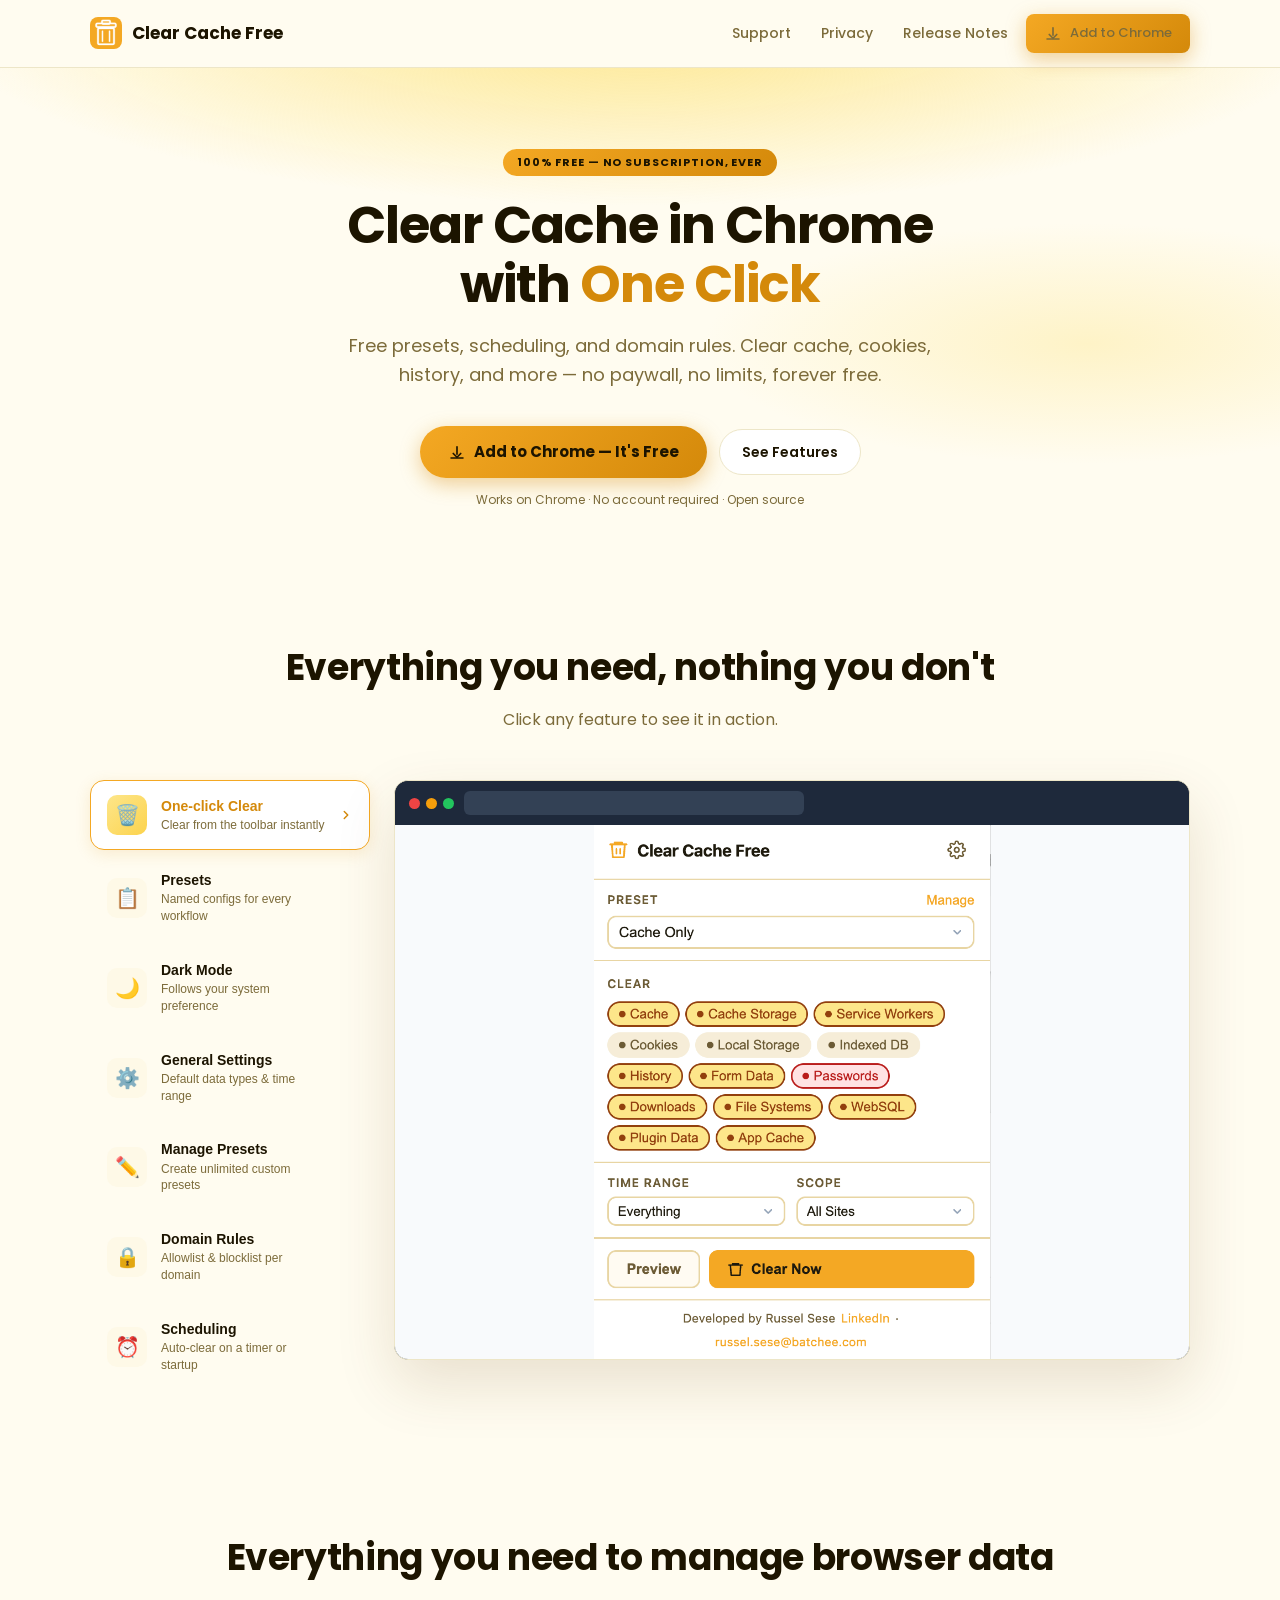
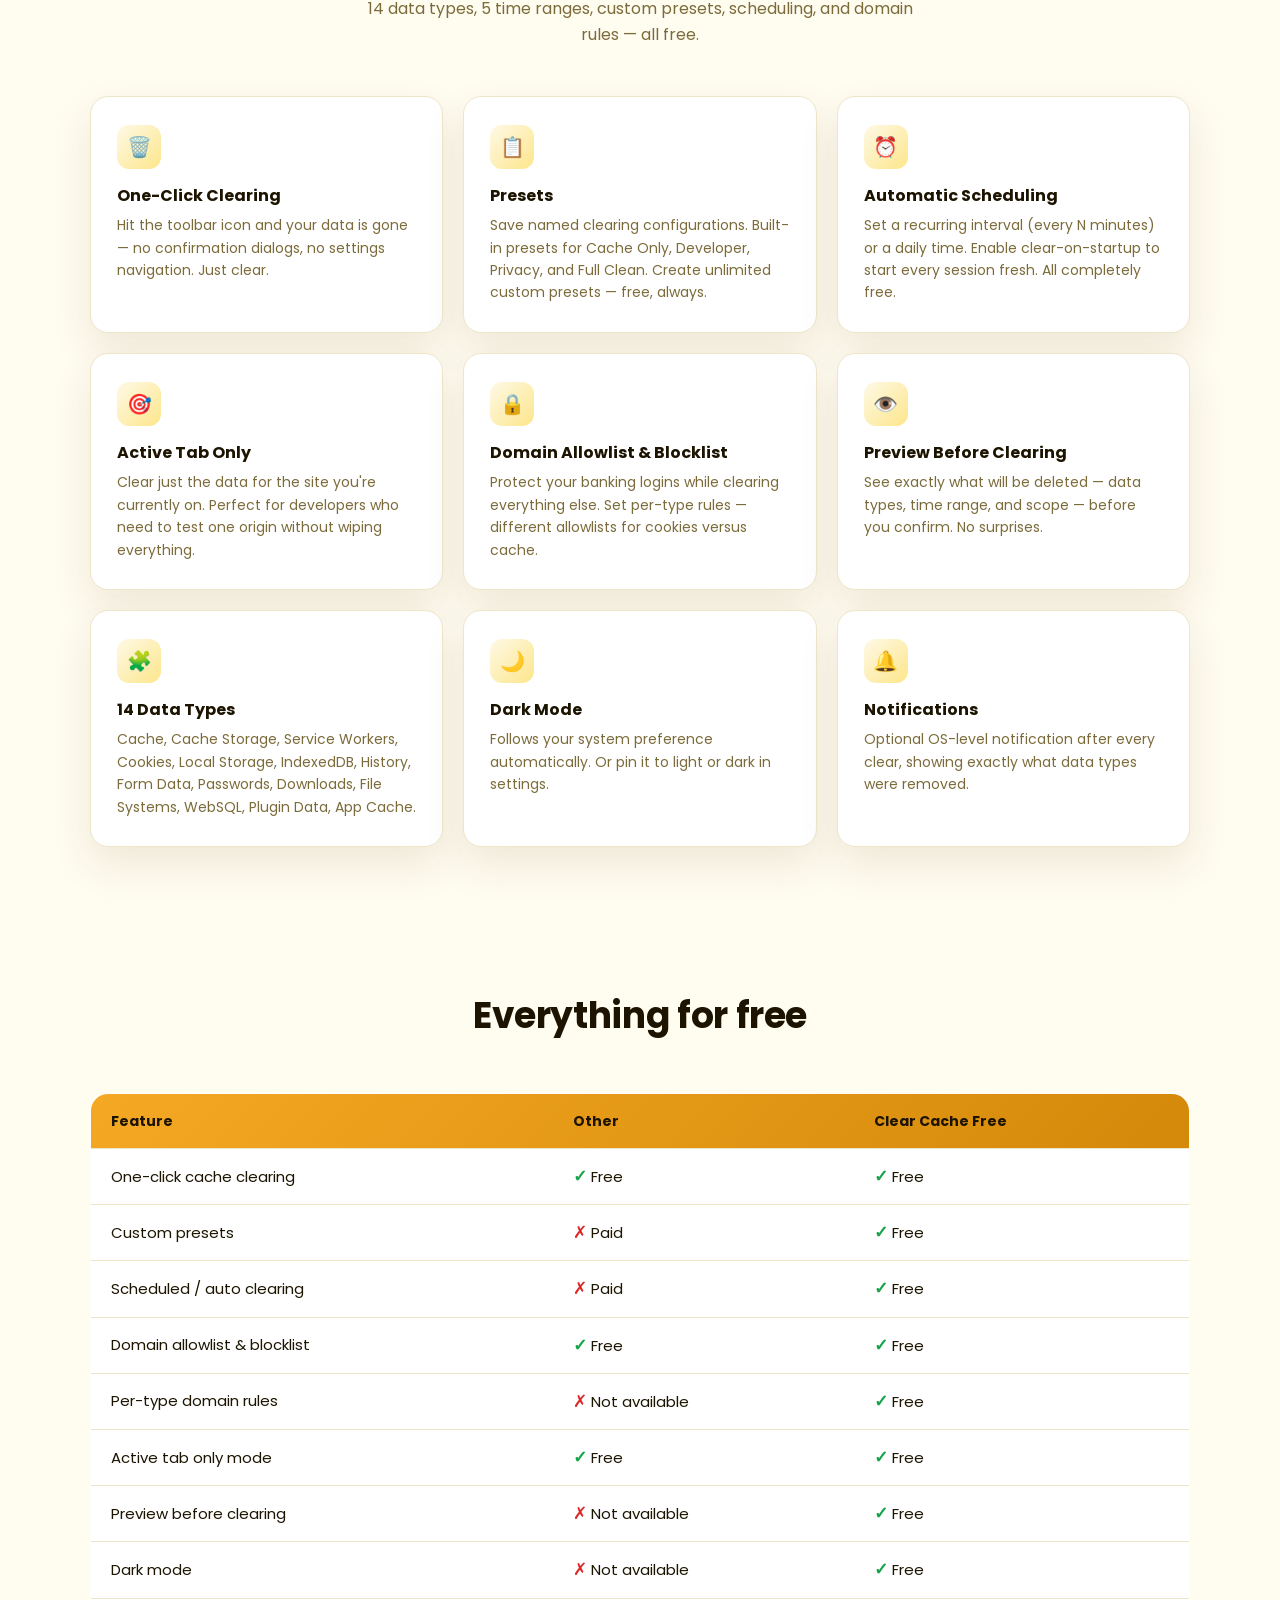
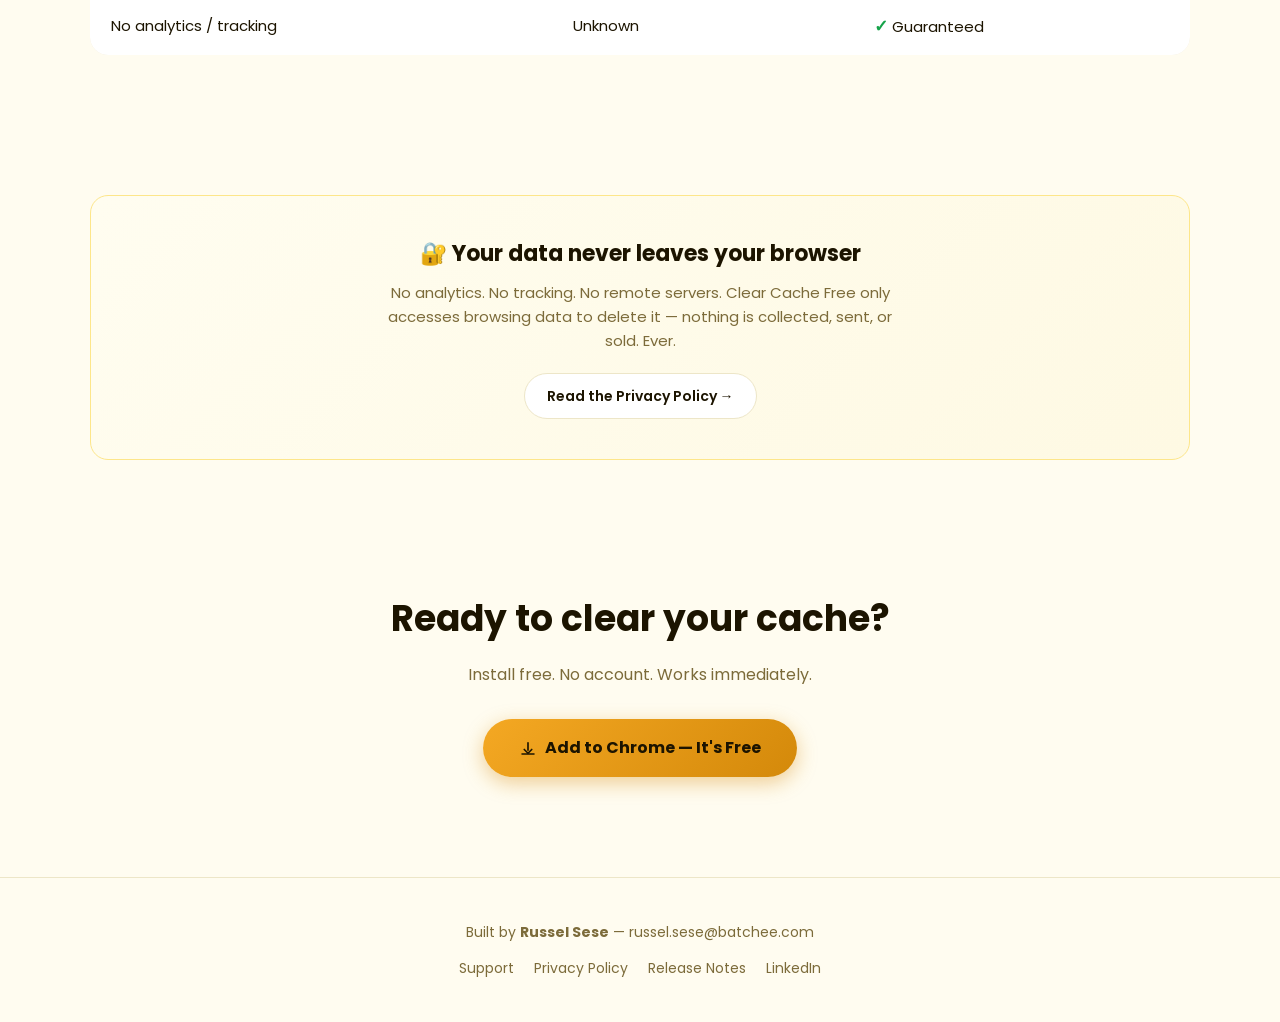
==== index.html @ ae076c7a "init" ====
<!DOCTYPE html>
<html lang="en">
<head>
  <meta charset="UTF-8">
  <meta name="viewport" content="width=device-width, initial-scale=1.0">
  <title>Clear Cache Free — One-Click Cache Cleaner for Chrome</title>
  <meta name="description" content="Clear cache, cookies, and browsing data in one click. Free presets, scheduling, and domain rules. No subscription. No paywall. Forever free.">
  <meta property="og:title" content="Clear Cache Free — One-Click Cache Cleaner for Chrome">
  <meta property="og:description" content="Everything the market leader charges for — free. Presets, scheduling, domain rules, dark mode.">
  <meta property="og:image" content="images/01-popup-preset-cache.png">
  <meta property="og:type" content="website">
  <link rel="icon" href="icons/icon48.png" type="image/png">
  <link rel="stylesheet" href="style.css">
  <link rel="preconnect" href="https://fonts.googleapis.com">
  <link href="https://fonts.googleapis.com/css2?family=Poppins:wght@400;500;600;700&display=swap" rel="stylesheet">
  <script type="application/ld+json">
  {
    "@context": "https://schema.org",
    "@type": "SoftwareApplication",
    "name": "Clear Cache Free — One-Click Cache Cleaner",
    "applicationCategory": "BrowserApplication",
    "operatingSystem": "Chrome",
    "offers": { "@type": "Offer", "price": "0", "priceCurrency": "USD" },
    "description": "One-click cache clearing with presets, scheduling and domain rules. No subscription. No paywall. Always free."
  }
  </script>
</head>
<body>

<!-- ── Nav ─────────────────────────────────────────────────────────── -->
<nav class="nav">
  <div class="wrap nav-inner">
    <a href="index.html" class="nav-brand">
      <img src="icons/icon48.png" alt="Clear Cache Free icon">
      Clear Cache Free
    </a>
    <div class="nav-links">
      <a href="support.html">Support</a>
      <a href="privacy.html">Privacy</a>
      <a href="release-notes.html">Release Notes</a>
      <a href="#install" class="btn-primary hide-mobile" style="font-size:13px; padding:9px 18px;">
        <svg viewBox="0 0 24 24" fill="none" stroke="currentColor" stroke-width="2.2" stroke-linecap="round" stroke-linejoin="round"><path d="M12 5v10M7 14l5 5 5-5"/><rect x="3" y="19" width="18" height="2" rx="1" fill="currentColor" stroke="none"/></svg>
        Add to Chrome
      </a>
    </div>
  </div>
</nav>

<!-- ── Hero ────────────────────────────────────────────────────────── -->
<section class="hero">
  <div class="wrap">
    <div class="hero-eyebrow">100% Free — No Subscription, Ever</div>
    <h1>Clear Cache in Chrome<br>with <span>One Click</span></h1>
    <p class="hero-sub">Free presets, scheduling, and domain rules. Clear cache, cookies, history, and more — no paywall, no limits, forever free.</p>
    <div class="hero-cta" id="install">
      <a href="#" class="btn-primary">
        <svg viewBox="0 0 24 24" fill="none" stroke="currentColor" stroke-width="2.2" stroke-linecap="round" stroke-linejoin="round"><path d="M12 5v10M7 14l5 5 5-5"/><rect x="3" y="19" width="18" height="2" rx="1" fill="currentColor" stroke="none"/></svg>
        Add to Chrome — It's Free
      </a>
      <a href="#features" class="btn-ghost">See Features</a>
    </div>
    <p class="hero-note">Works on Chrome · No account required · Open source</p>
  </div>
</section>

<!-- ── Showcase ───────────────────────────────────────────────────────── -->
<section class="showcase">
  <div class="wrap">
    <div class="section-head">
      <h2>Everything you need, nothing you don't</h2>
      <p>Click any feature to see it in action.</p>
    </div>
    <div class="showcase-layout">

      <!-- Tab list -->
      <div class="showcase-tabs" role="tablist">
        <button class="showcase-tab active" role="tab"
          data-img="images/01-popup-preset-cache.png"
          data-alt="One-click clear from the toolbar"
          data-small="true">
          <span class="tab-emoji">🗑️</span>
          <div class="tab-text">
            <div class="tab-title">One-click Clear</div>
            <div class="tab-desc">Clear from the toolbar instantly</div>
          </div>
          <svg class="tab-arrow" width="14" height="14" viewBox="0 0 24 24" fill="none" stroke="currentColor" stroke-width="2.5" stroke-linecap="round" stroke-linejoin="round"><path d="M9 18l6-6-6-6"/></svg>
        </button>

        <button class="showcase-tab" role="tab"
          data-img="images/02-popup-preset-developer.png"
          data-alt="Built-in presets for every workflow"
          data-small="true">
          <span class="tab-emoji">📋</span>
          <div class="tab-text">
            <div class="tab-title">Presets</div>
            <div class="tab-desc">Named configs for every workflow</div>
          </div>
          <svg class="tab-arrow" width="14" height="14" viewBox="0 0 24 24" fill="none" stroke="currentColor" stroke-width="2.5" stroke-linecap="round" stroke-linejoin="round"><path d="M9 18l6-6-6-6"/></svg>
        </button>

        <button class="showcase-tab" role="tab"
          data-img="images/02-popup-darkmode.png"
          data-alt="Full dark mode support"
          data-small="true">
          <span class="tab-emoji">🌙</span>
          <div class="tab-text">
            <div class="tab-title">Dark Mode</div>
            <div class="tab-desc">Follows your system preference</div>
          </div>
          <svg class="tab-arrow" width="14" height="14" viewBox="0 0 24 24" fill="none" stroke="currentColor" stroke-width="2.5" stroke-linecap="round" stroke-linejoin="round"><path d="M9 18l6-6-6-6"/></svg>
        </button>

        <button class="showcase-tab" role="tab"
          data-img="images/03-manage-general.png"
          data-alt="General settings — data types and time range">
          <span class="tab-emoji">⚙️</span>
          <div class="tab-text">
            <div class="tab-title">General Settings</div>
            <div class="tab-desc">Default data types &amp; time range</div>
          </div>
          <svg class="tab-arrow" width="14" height="14" viewBox="0 0 24 24" fill="none" stroke="currentColor" stroke-width="2.5" stroke-linecap="round" stroke-linejoin="round"><path d="M9 18l6-6-6-6"/></svg>
        </button>

        <button class="showcase-tab" role="tab"
          data-img="images/04-manage-presets.png"
          data-alt="Create and manage unlimited custom presets">
          <span class="tab-emoji">✏️</span>
          <div class="tab-text">
            <div class="tab-title">Manage Presets</div>
            <div class="tab-desc">Create unlimited custom presets</div>
          </div>
          <svg class="tab-arrow" width="14" height="14" viewBox="0 0 24 24" fill="none" stroke="currentColor" stroke-width="2.5" stroke-linecap="round" stroke-linejoin="round"><path d="M9 18l6-6-6-6"/></svg>
        </button>

        <button class="showcase-tab" role="tab"
          data-img="images/05-manage-domain-rules.png"
          data-alt="Domain allowlist and blocklist rules">
          <span class="tab-emoji">🔒</span>
          <div class="tab-text">
            <div class="tab-title">Domain Rules</div>
            <div class="tab-desc">Allowlist &amp; blocklist per domain</div>
          </div>
          <svg class="tab-arrow" width="14" height="14" viewBox="0 0 24 24" fill="none" stroke="currentColor" stroke-width="2.5" stroke-linecap="round" stroke-linejoin="round"><path d="M9 18l6-6-6-6"/></svg>
        </button>

        <button class="showcase-tab" role="tab"
          data-img="images/06-manage-schedules.png"
          data-alt="Automatic scheduled clearing">
          <span class="tab-emoji">⏰</span>
          <div class="tab-text">
            <div class="tab-title">Scheduling</div>
            <div class="tab-desc">Auto-clear on a timer or startup</div>
          </div>
          <svg class="tab-arrow" width="14" height="14" viewBox="0 0 24 24" fill="none" stroke="currentColor" stroke-width="2.5" stroke-linecap="round" stroke-linejoin="round"><path d="M9 18l6-6-6-6"/></svg>
        </button>
      </div>

      <!-- Screenshot display with browser chrome frame -->
      <div class="showcase-display">
        <div class="browser-bar">
          <div class="browser-dots">
            <span></span><span></span><span></span>
          </div>
          <div class="browser-address"></div>
        </div>
        <div class="showcase-img-wrap img-small">
          <img id="showcase-img"
            src="images/01-popup-preset-cache.png"
            alt="One-click clear from the toolbar">
        </div>
      </div>

    </div>
  </div>
</section>

<script>
  (function () {
    const tabs = document.querySelectorAll('.showcase-tab');
    const img  = document.getElementById('showcase-img');
    const wrap = img.closest('.showcase-img-wrap');
    tabs.forEach(tab => {
      tab.addEventListener('click', () => {
        tabs.forEach(t => t.classList.remove('active'));
        tab.classList.add('active');
        img.style.opacity = '0';
        setTimeout(() => {
          img.src = tab.dataset.img;
          img.alt = tab.dataset.alt;
          wrap.classList.toggle('img-small', tab.dataset.small === 'true');
          img.style.opacity = '1';
        }, 160);
      });
    });
  })();
</script>

<!-- ── Features ─────────────────────────────────────────────────────── -->
<section class="features" id="features">
  <div class="wrap">
    <div class="section-head">
      <h2>Everything you need to manage browser data</h2>
      <p>14 data types, 5 time ranges, custom presets, scheduling, and domain rules — all free.</p>
    </div>
    <div class="feature-grid">

      <div class="feature-card">
        <div class="feature-icon">🗑️</div>
        <h3>One-Click Clearing</h3>
        <p>Hit the toolbar icon and your data is gone — no confirmation dialogs, no settings navigation. Just clear.</p>
      </div>

      <div class="feature-card">
        <div class="feature-icon">📋</div>
        <h3>Presets</h3>
        <p>Save named clearing configurations. Built-in presets for Cache Only, Developer, Privacy, and Full Clean. Create unlimited custom presets — free, always.</p>
      </div>

      <div class="feature-card">
        <div class="feature-icon">⏰</div>
        <h3>Automatic Scheduling</h3>
        <p>Set a recurring interval (every N minutes) or a daily time. Enable clear-on-startup to start every session fresh. All completely free.</p>
      </div>

      <div class="feature-card">
        <div class="feature-icon">🎯</div>
        <h3>Active Tab Only</h3>
        <p>Clear just the data for the site you're currently on. Perfect for developers who need to test one origin without wiping everything.</p>
      </div>

      <div class="feature-card">
        <div class="feature-icon">🔒</div>
        <h3>Domain Allowlist &amp; Blocklist</h3>
        <p>Protect your banking logins while clearing everything else. Set per-type rules — different allowlists for cookies versus cache.</p>
      </div>

      <div class="feature-card">
        <div class="feature-icon">👁️</div>
        <h3>Preview Before Clearing</h3>
        <p>See exactly what will be deleted — data types, time range, and scope — before you confirm. No surprises.</p>
      </div>

      <div class="feature-card">
        <div class="feature-icon">🧩</div>
        <h3>14 Data Types</h3>
        <p>Cache, Cache Storage, Service Workers, Cookies, Local Storage, IndexedDB, History, Form Data, Passwords, Downloads, File Systems, WebSQL, Plugin Data, App Cache.</p>
      </div>

      <div class="feature-card">
        <div class="feature-icon">🌙</div>
        <h3>Dark Mode</h3>
        <p>Follows your system preference automatically. Or pin it to light or dark in settings.</p>
      </div>

      <div class="feature-card">
        <div class="feature-icon">🔔</div>
        <h3>Notifications</h3>
        <p>Optional OS-level notification after every clear, showing exactly what data types were removed.</p>
      </div>

    </div>
  </div>
</section>

<!-- ── Why Switch ────────────────────────────────────────────────────── -->
<section class="why-switch">
  <div class="wrap">
    <div class="section-head">
      <h2>Everything for free</h2>
    </div>
    <div style="overflow-x:auto; border-radius: var(--radius);">
      <table class="compare-table">
        <thead>
          <tr>
            <th>Feature</th>
            <th>Other</th>
            <th>Clear Cache Free</span></th>
          </tr>
        </thead>
        <tbody>
          <tr>
            <td>One-click cache clearing</td>
            <td><span class="check">✓</span> Free</td>
            <td><span class="check">✓</span> Free</td>
          </tr>
          <tr>
            <td>Custom presets</td>
            <td><span class="cross">✗</span> Paid</td>
            <td><span class="check">✓</span> Free</td>
          </tr>
          <tr>
            <td>Scheduled / auto clearing</td>
            <td><span class="cross">✗</span> Paid</td>
            <td><span class="check">✓</span> Free</td>
          </tr>
          <tr>
            <td>Domain allowlist &amp; blocklist</td>
            <td><span class="check">✓</span> Free </td>
            <td><span class="check">✓</span> Free </td>
          </tr>
          <tr>
            <td>Per-type domain rules</td>
            <td><span class="cross">✗</span> Not available</td>
            <td><span class="check">✓</span> Free</td>
          </tr>
          <tr>
            <td>Active tab only mode</td>
            <td><span class="check">✓</span> Free</td>
            <td><span class="check">✓</span> Free</td>
          </tr>
          <tr>
            <td>Preview before clearing</td>
            <td><span class="cross">✗</span> Not available</td>
            <td><span class="check">✓</span> Free</td>
          </tr>
          <tr>
            <td>Dark mode</td>
            <td><span class="cross">✗</span> Not available</td>
            <td><span class="check">✓</span> Free</td>
          </tr>
          <tr>
            <td>No analytics / tracking</td>
            <td>Unknown</td>
            <td><span class="check">✓</span> Guaranteed</td>
          </tr>
        </tbody>
      </table>
    </div>
  </div>
</section>

<!-- ── Privacy callout ───────────────────────────────────────────────── -->
<section class="wrap">
  <div class="privacy-callout">
    <h2>🔐 Your data never leaves your browser</h2>
    <p>No analytics. No tracking. No remote servers. Clear Cache Free only accesses browsing data to delete it — nothing is collected, sent, or sold. Ever.</p>
    <a href="privacy.html" class="btn-ghost" style="margin-top:20px; display:inline-flex;">Read the Privacy Policy →</a>
  </div>
</section>

<!-- ── Install CTA ───────────────────────────────────────────────────── -->
<section style="text-align:center; padding-block:60px 20px;">
  <div class="wrap">
    <h2 style="font-size:clamp(22px,3vw,36px); font-weight:700; margin-bottom:14px;">Ready to clear your cache?</h2>
    <p style="color:var(--muted); margin-bottom:32px; font-size:16px;">Install free. No account. Works immediately.</p>
    <a href="#" class="btn-primary" style="font-size:16px; padding:16px 36px;">
      <svg viewBox="0 0 24 24" fill="none" stroke="currentColor" stroke-width="2.2" stroke-linecap="round" stroke-linejoin="round"><path d="M12 5v10M7 14l5 5 5-5"/><rect x="3" y="19" width="18" height="2" rx="1" fill="currentColor" stroke="none"/></svg>
      Add to Chrome — It's Free
    </a>
  </div>
</section>

<!-- ── Footer ────────────────────────────────────────────────────────── -->
<footer class="footer">
  <div class="wrap">
    <div>Built by <strong>Russel Sese</strong> — <a href="mailto:russel.sese@batchee.com">russel.sese@batchee.com</a></div>
    <div class="footer-links">
      <a href="support.html">Support</a>
      <a href="privacy.html">Privacy Policy</a>
      <a href="release-notes.html">Release Notes</a>
      <a href="https://www.linkedin.com/in/russelsese/" target="_blank" rel="noopener">LinkedIn</a>
    </div>
  </div>
</footer>

</body>
</html>
---- style.css ----
/* ── Reset & base ────────────────────────────────────────────────────── */
*, *::before, *::after { box-sizing: border-box; margin: 0; padding: 0; }

:root {
  --bg:       #fffcf0;
  --ink:      #1c1400;
  --muted:    #7c6b3a;
  --card:     #ffffff;
  --line:     #ede6c8;
  --brand:    #f4a823;
  --brand-2:  #d4890a;
  --brand-dk: #1c1400;   /* dark text ON yellow buttons */
  --radius:   18px;
  --shadow:   0 18px 40px rgba(100,60,0,.10);
}

html { font-size: 16px; scroll-behavior: smooth; }

body {
  font-family: "Poppins", "Segoe UI", "Trebuchet MS", sans-serif;
  background: var(--bg);
  color: var(--ink);
  line-height: 1.6;
  -webkit-font-smoothing: antialiased;
}

a { color: var(--brand-2); text-decoration: none; }
a:hover { text-decoration: underline; }
img { max-width: 100%; display: block; }

.wrap {
  width: min(1100px, 92vw);
  margin-inline: auto;
}

/* ── Buttons ─────────────────────────────────────────────────────────── */
.btn-primary {
  display: inline-flex;
  align-items: center;
  gap: 8px;
  background: linear-gradient(135deg, var(--brand), var(--brand-2));
  color: var(--brand-dk);
  font-weight: 700;
  font-size: 15px;
  padding: 14px 28px;
  border-radius: 50px;
  border: none;
  cursor: pointer;
  text-decoration: none;
  box-shadow: 0 6px 20px rgba(212,137,10,.40);
  transition: transform .18s, box-shadow .18s, filter .18s;
}
.btn-primary:hover {
  filter: brightness(1.06);
  transform: translateY(-2px);
  box-shadow: 0 10px 28px rgba(212,137,10,.50);
  text-decoration: none;
  color: var(--brand-dk);
}
.btn-primary svg { width: 18px; height: 18px; flex-shrink: 0; }

/* Nav CTA gets a filled dark look to stand out on the light nav */
.nav-cta {
  display: inline-flex;
  align-items: center;
  gap: 7px;
  background: var(--ink);
  color: #fff !important;
  font-weight: 700;
  font-size: 13px;
  padding: 9px 18px;
  border-radius: 50px;
  border: none;
  cursor: pointer;
  text-decoration: none !important;
  box-shadow: 0 4px 14px rgba(0,0,0,.18);
  transition: transform .15s, box-shadow .15s, background .15s;
}
.nav-cta:hover {
  background: #333;
  transform: translateY(-1px);
  box-shadow: 0 6px 18px rgba(0,0,0,.25);
}
.nav-cta svg { width: 15px; height: 15px; flex-shrink: 0; }

.btn-ghost {
  display: inline-flex;
  align-items: center;
  gap: 6px;
  background: #fff;
  color: var(--ink);
  font-weight: 600;
  font-size: 14px;
  padding: 11px 22px;
  border-radius: 50px;
  border: 1.5px solid var(--line);
  cursor: pointer;
  text-decoration: none;
  transition: background .15s, border-color .15s;
}
.btn-ghost:hover { background: #fff9e6; border-color: var(--brand); text-decoration: none; }

.btn-back {
  display: inline-flex;
  align-items: center;
  gap: 6px;
  color: var(--brand-2);
  font-weight: 600;
  font-size: 14px;
  text-decoration: none;
}
.btn-back:hover { text-decoration: underline; }

/* ── Nav ─────────────────────────────────────────────────────────────── */
.nav {
  position: sticky;
  top: 0;
  z-index: 100;
  background: rgba(255,252,240,.90);
  backdrop-filter: blur(14px);
  -webkit-backdrop-filter: blur(14px);
  border-bottom: 1px solid var(--line);
}
.nav-inner {
  display: flex;
  align-items: center;
  justify-content: space-between;
  gap: 16px;
  padding-block: 14px;
}
.nav-brand {
  display: flex;
  align-items: center;
  gap: 10px;
  font-weight: 700;
  font-size: 17px;
  color: var(--ink);
  text-decoration: none;
  white-space: nowrap;
}
.nav-brand:hover { text-decoration: none; }
.nav-brand img { width: 32px; height: 32px; border-radius: 8px; }
.nav-links {
  display: flex;
  align-items: center;
  gap: 6px;
}
.nav-links a {
  font-size: 14px;
  font-weight: 500;
  color: var(--muted);
  padding: 7px 12px;
  border-radius: 8px;
  transition: color .15s, background .15s;
}
.nav-links a:hover { color: var(--ink); background: rgba(0,0,0,.05); text-decoration: none; }

/* ── Footer ──────────────────────────────────────────────────────────── */
.footer {
  border-top: 1px solid var(--line);
  margin-top: 80px;
  padding-block: 40px;
  text-align: center;
  color: var(--muted);
  font-size: 14px;
  line-height: 2;
}
.footer a { color: var(--muted); }
.footer a:hover { color: var(--brand-2); }
.footer-links {
  display: flex;
  justify-content: center;
  flex-wrap: wrap;
  gap: 4px 20px;
  margin-top: 8px;
}

/* ── Hero ────────────────────────────────────────────────────────────── */
.hero {
  padding-block: 80px 60px;
  text-align: center;
  background:
    radial-gradient(ellipse 80% 55% at 50% -10%, #fde68a 0%, transparent 68%),
    radial-gradient(ellipse 50% 40% at 85% 55%,  #fef3c7 0%, transparent 60%);
}
.hero-eyebrow {
  display: inline-block;
  background: linear-gradient(135deg, var(--brand), var(--brand-2));
  color: var(--brand-dk);
  font-size: 11px;
  font-weight: 700;
  letter-spacing: .08em;
  text-transform: uppercase;
  padding: 5px 14px;
  border-radius: 50px;
  margin-bottom: 20px;
}
.hero h1 {
  font-size: clamp(28px, 4vw, 52px);
  font-weight: 700;
  letter-spacing: -.02em;
  line-height: 1.15;
  margin-bottom: 18px;
  max-width: 780px;
  margin-inline: auto;
}
.hero h1 span { color: var(--brand-2); }
.hero-sub {
  font-size: clamp(15px, 2vw, 18px);
  color: var(--muted);
  max-width: 600px;
  margin-inline: auto;
  margin-bottom: 36px;
}
.hero-cta {
  display: flex;
  justify-content: center;
  align-items: center;
  gap: 12px;
  flex-wrap: wrap;
}
.hero-note {
  margin-top: 12px;
  font-size: 12px;
  color: var(--muted);
}

/* ── Section heading ─────────────────────────────────────────────────── */
.section-head {
  text-align: center;
  margin-bottom: 48px;
}
.section-head h2 {
  font-size: clamp(22px, 3vw, 36px);
  font-weight: 700;
  letter-spacing: -.01em;
  margin-bottom: 10px;
}
.section-head p {
  color: var(--muted);
  font-size: 16px;
  max-width: 560px;
  margin-inline: auto;
}

/* ── Showcase (interactive screenshot viewer) ────────────────────────── */
.showcase { padding-block: 70px; }

.showcase-layout {
  display: grid;
  grid-template-columns: 280px 1fr;
  gap: 24px;
  align-items: start;
}

.showcase-tabs {
  display: flex;
  flex-direction: column;
  gap: 6px;
}

.showcase-tab {
  display: flex;
  align-items: center;
  gap: 14px;
  padding: 14px 16px;
  border-radius: 14px;
  border: 1.5px solid transparent;
  background: transparent;
  cursor: pointer;
  text-align: left;
  transition: background .15s, border-color .15s, box-shadow .15s;
  width: 100%;
}
.showcase-tab:hover {
  background: #fff;
  border-color: var(--line);
}
.showcase-tab.active {
  background: #fff;
  border-color: var(--brand);
  box-shadow: 0 4px 16px rgba(212,137,10,.14);
}

.tab-emoji {
  font-size: 20px;
  flex-shrink: 0;
  width: 40px;
  height: 40px;
  border-radius: 10px;
  background: #fef9e7;
  display: flex;
  align-items: center;
  justify-content: center;
  transition: background .15s;
}
.showcase-tab.active .tab-emoji {
  background: linear-gradient(135deg, #fde68a, #fcd34d);
}

.tab-text { flex: 1; min-width: 0; }
.tab-title {
  font-size: 14px;
  font-weight: 700;
  color: var(--ink);
  line-height: 1.3;
}
.tab-desc {
  font-size: 12px;
  color: var(--muted);
  margin-top: 2px;
  line-height: 1.4;
}
.showcase-tab.active .tab-title { color: var(--brand-2); }

.tab-arrow {
  color: var(--brand-2);
  opacity: 0;
  transition: opacity .15s;
  flex-shrink: 0;
}
.showcase-tab.active .tab-arrow,
.showcase-tab:hover .tab-arrow { opacity: 1; }

/* Browser-chrome frame around screenshot */
.showcase-display {
  border-radius: 14px;
  overflow: hidden;
  box-shadow: 0 24px 60px rgba(100,60,0,.14);
  border: 1px solid var(--line);
  background: #1e293b;
}

.browser-bar {
  background: #1e293b;
  padding: 10px 14px;
  display: flex;
  align-items: center;
  gap: 10px;
}
.browser-dots {
  display: flex;
  gap: 6px;
}
.browser-dots span {
  width: 11px;
  height: 11px;
  border-radius: 50%;
}
.browser-dots span:nth-child(1) { background: #ef4444; }
.browser-dots span:nth-child(2) { background: #f59e0b; }
.browser-dots span:nth-child(3) { background: #22c55e; }
.browser-address {
  flex: 1;
  background: #334155;
  border-radius: 6px;
  height: 24px;
  max-width: 340px;
}

.showcase-img-wrap {
  background: #f8fafc;
  line-height: 0;
  display: flex;
  justify-content: center;
  align-items: flex-start;
}
.showcase-img-wrap img {
  width: 100%;
  height: auto;
  display: block;
  transition: opacity .18s ease;
}
.showcase-img-wrap.img-small img {
  width: 50%;
}

@media (max-width: 820px) {
  .showcase-layout {
    grid-template-columns: 1fr;
  }
  .showcase-tabs {
    flex-direction: row;
    flex-wrap: wrap;
    gap: 8px;
  }
  .showcase-tab {
    flex: 1 1 calc(50% - 4px);
    min-width: 140px;
  }
  .tab-desc { display: none; }
  .tab-arrow { display: none; }
}

/* ── Features grid ───────────────────────────────────────────────────── */
.features { padding-block: 70px; }
.feature-grid {
  display: grid;
  grid-template-columns: repeat(auto-fill, minmax(300px, 1fr));
  gap: 20px;
}
.feature-card {
  background: var(--card);
  border: 1px solid var(--line);
  border-radius: var(--radius);
  padding: 28px 26px;
  box-shadow: var(--shadow);
  transition: transform .18s, box-shadow .18s;
}
.feature-card:hover {
  transform: translateY(-3px);
  box-shadow: 0 24px 48px rgba(100,60,0,.13);
}
.feature-icon {
  width: 44px;
  height: 44px;
  border-radius: 12px;
  background: linear-gradient(135deg, #fef9e7, #fde68a);
  display: flex;
  align-items: center;
  justify-content: center;
  margin-bottom: 14px;
  font-size: 20px;
}
.feature-card h3 {
  font-size: 16px;
  font-weight: 700;
  margin-bottom: 6px;
}
.feature-card p {
  font-size: 14px;
  color: var(--muted);
  line-height: 1.6;
}

/* ── Why switch / comparison ─────────────────────────────────────────── */
.why-switch { padding-block: 70px; }
.compare-table {
  width: 100%;
  border-collapse: collapse;
  background: var(--card);
  border-radius: var(--radius);
  box-shadow: var(--shadow);
  overflow: hidden;
  border: 1px solid var(--line);
  font-size: 15px;
}
.compare-table thead tr {
  background: linear-gradient(135deg, var(--brand), var(--brand-2));
  color: var(--brand-dk);
}
.compare-table th {
  padding: 16px 20px;
  text-align: left;
  font-weight: 700;
  font-size: 14px;
}
.compare-table td {
  padding: 14px 20px;
  border-top: 1px solid var(--line);
  vertical-align: middle;
}
.compare-table tr:hover td { background: #fffdf5; }
.check { color: #16a34a; font-size: 17px; font-weight: 700; }
.cross { color: #dc2626; font-size: 17px; }
.badge-free {
  display: inline-block;
  background: var(--ink);
  color: #fff;
  font-size: 11px;
  font-weight: 700;
  letter-spacing: .04em;
  text-transform: uppercase;
  padding: 3px 10px;
  border-radius: 50px;
}

/* ── Privacy callout ─────────────────────────────────────────────────── */
.privacy-callout {
  background: linear-gradient(135deg, #fffdf0, #fef9e3);
  border: 1px solid #fde68a;
  border-radius: var(--radius);
  padding: 40px 36px;
  text-align: center;
  margin-block: 70px;
}
.privacy-callout h2 {
  font-size: 22px;
  font-weight: 700;
  margin-bottom: 10px;
}
.privacy-callout p { color: var(--muted); font-size: 15px; max-width: 520px; margin-inline: auto; }

/* ── Page header (sub-pages) ─────────────────────────────────────────── */
.page-hero {
  padding-block: 60px 48px;
  background: radial-gradient(ellipse 80% 60% at 50% -10%, #fde68a 0%, transparent 70%);
}
.page-hero h1 {
  font-size: clamp(24px, 3.5vw, 42px);
  font-weight: 700;
  letter-spacing: -.02em;
  margin-top: 18px;
  margin-bottom: 10px;
}
.page-hero p { color: var(--muted); font-size: 16px; max-width: 540px; }

/* ── Content card ────────────────────────────────────────────────────── */
.content-card {
  background: var(--card);
  border: 1px solid var(--line);
  border-radius: var(--radius);
  padding: 40px 44px;
  box-shadow: var(--shadow);
  margin-bottom: 28px;
}
@media (max-width: 620px) { .content-card { padding: 28px 22px; } }

.content-card h2 {
  font-size: 20px;
  font-weight: 700;
  margin-bottom: 14px;
  padding-bottom: 10px;
  border-bottom: 1px solid var(--line);
}
.content-card h3 {
  font-size: 16px;
  font-weight: 700;
  margin-top: 22px;
  margin-bottom: 8px;
  color: var(--brand-2);
}
.content-card p { font-size: 15px; color: var(--muted); line-height: 1.75; margin-bottom: 12px; }
.content-card p:last-child { margin-bottom: 0; }
.content-card ul {
  padding-left: 20px;
  color: var(--muted);
  font-size: 15px;
  line-height: 2;
}
.content-card ul li::marker { color: var(--brand-2); }
.content-card a { color: var(--brand-2); }
.content-card strong { color: var(--ink); font-weight: 600; }

/* ── Support FAQ ─────────────────────────────────────────────────────── */
.faq-item { margin-bottom: 24px; }
.faq-q {
  font-size: 16px;
  font-weight: 700;
  color: var(--ink);
  margin-bottom: 6px;
}
.faq-a { font-size: 15px; color: var(--muted); line-height: 1.75; }
.faq-a code {
  background: #fef9e7;
  border-radius: 4px;
  padding: 1px 6px;
  font-family: monospace;
  font-size: 13px;
  color: var(--ink);
}

/* ── Release notes ───────────────────────────────────────────────────── */
.release-block { margin-bottom: 40px; }
.release-header {
  display: flex;
  align-items: center;
  gap: 14px;
  flex-wrap: wrap;
  margin-bottom: 20px;
}
.version-badge {
  display: inline-block;
  background: linear-gradient(135deg, var(--brand), var(--brand-2));
  color: var(--brand-dk);
  font-size: 13px;
  font-weight: 700;
  padding: 5px 14px;
  border-radius: 50px;
}
.release-date {
  font-size: 13px;
  color: var(--muted);
  font-weight: 500;
}
.release-title {
  font-size: 18px;
  font-weight: 700;
  color: var(--ink);
}
.change-group { margin-bottom: 16px; }
.change-group-label {
  font-size: 11px;
  font-weight: 700;
  letter-spacing: .08em;
  text-transform: uppercase;
  color: var(--brand-2);
  margin-bottom: 8px;
}
.change-list {
  list-style: none;
  padding: 0;
}
.change-list li {
  font-size: 14px;
  color: var(--muted);
  padding: 5px 0 5px 18px;
  position: relative;
  line-height: 1.6;
  border-bottom: 1px solid var(--line);
}
.change-list li:last-child { border-bottom: none; }
.change-list li::before {
  content: '';
  position: absolute;
  left: 0;
  top: 12px;
  width: 7px;
  height: 7px;
  border-radius: 50%;
  background: var(--brand);
}

/* ── Responsive ──────────────────────────────────────────────────────── */
@media (max-width: 620px) {
  .hero { padding-block: 52px 40px; }
  .nav-cta.hide-mobile, .btn-primary.hide-mobile { display: none; }
  .compare-table { font-size: 13px; }
  .compare-table th, .compare-table td { padding: 12px 14px; }
}
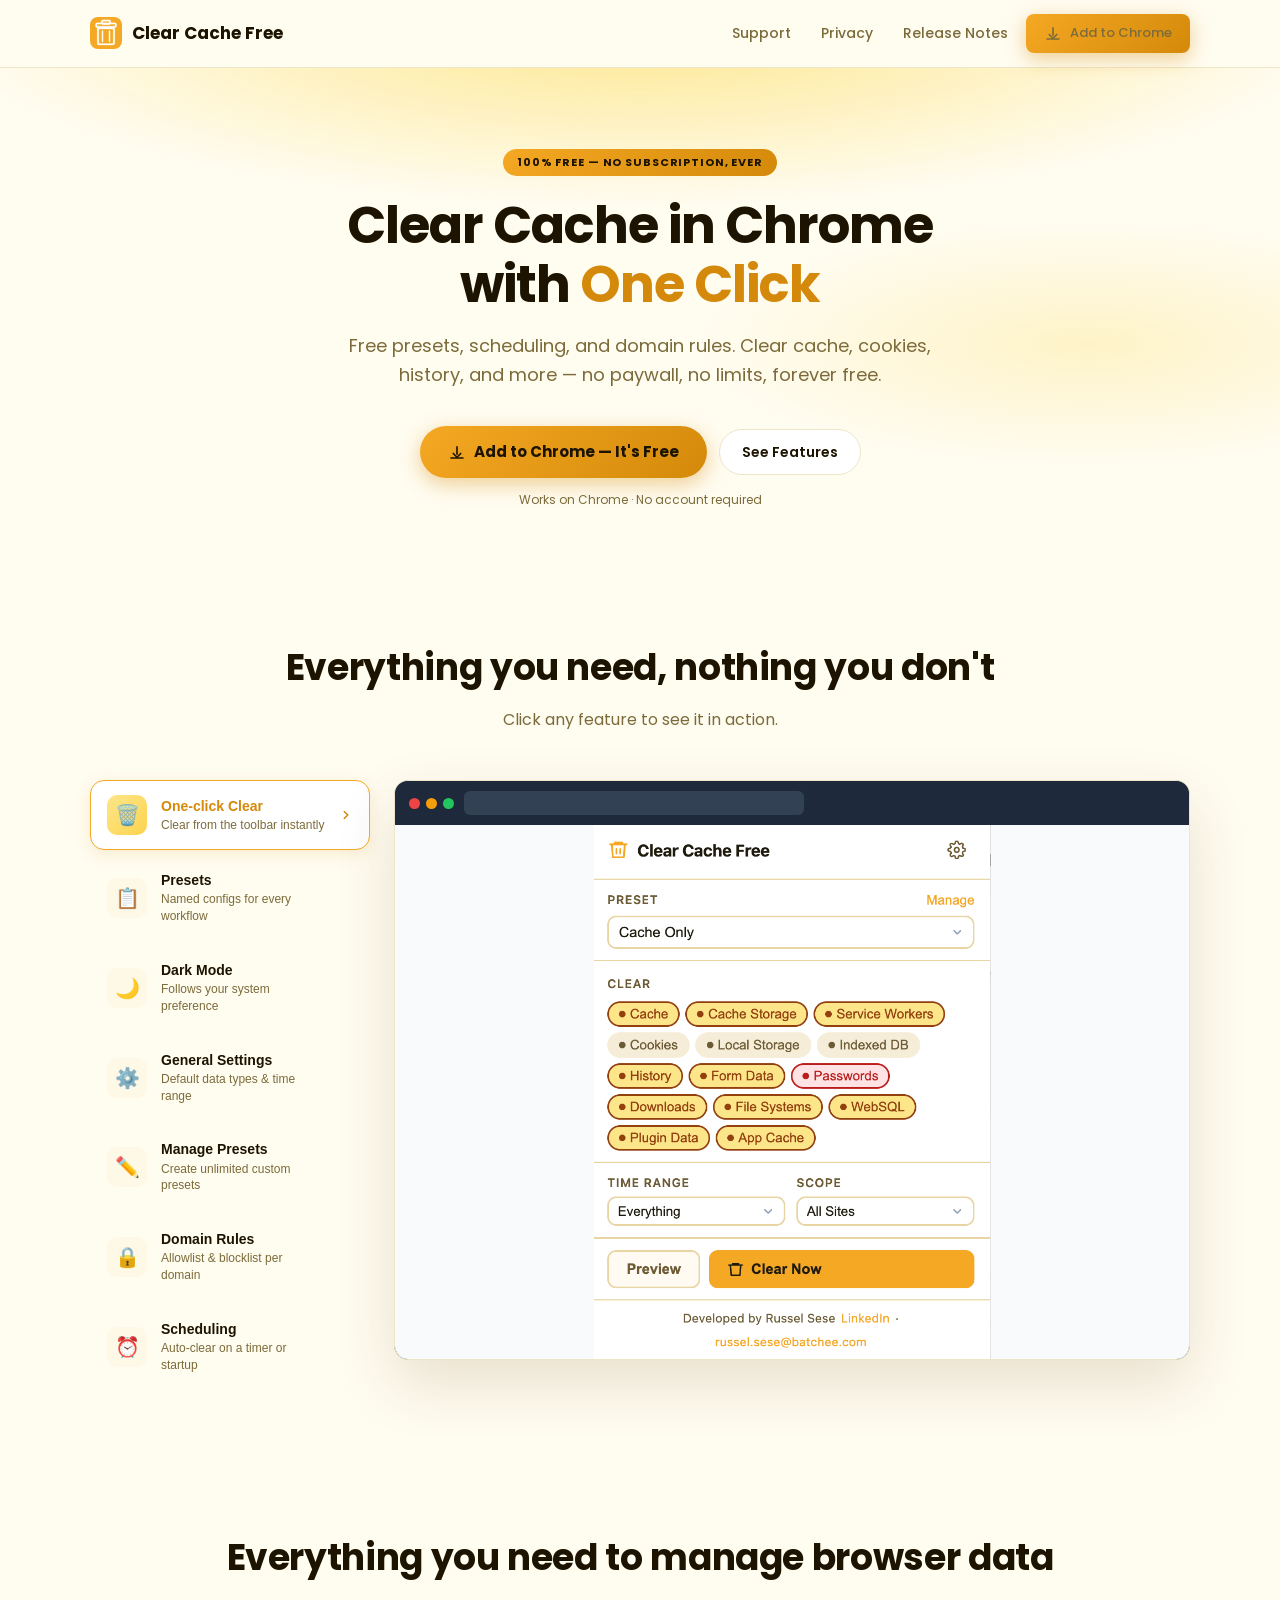
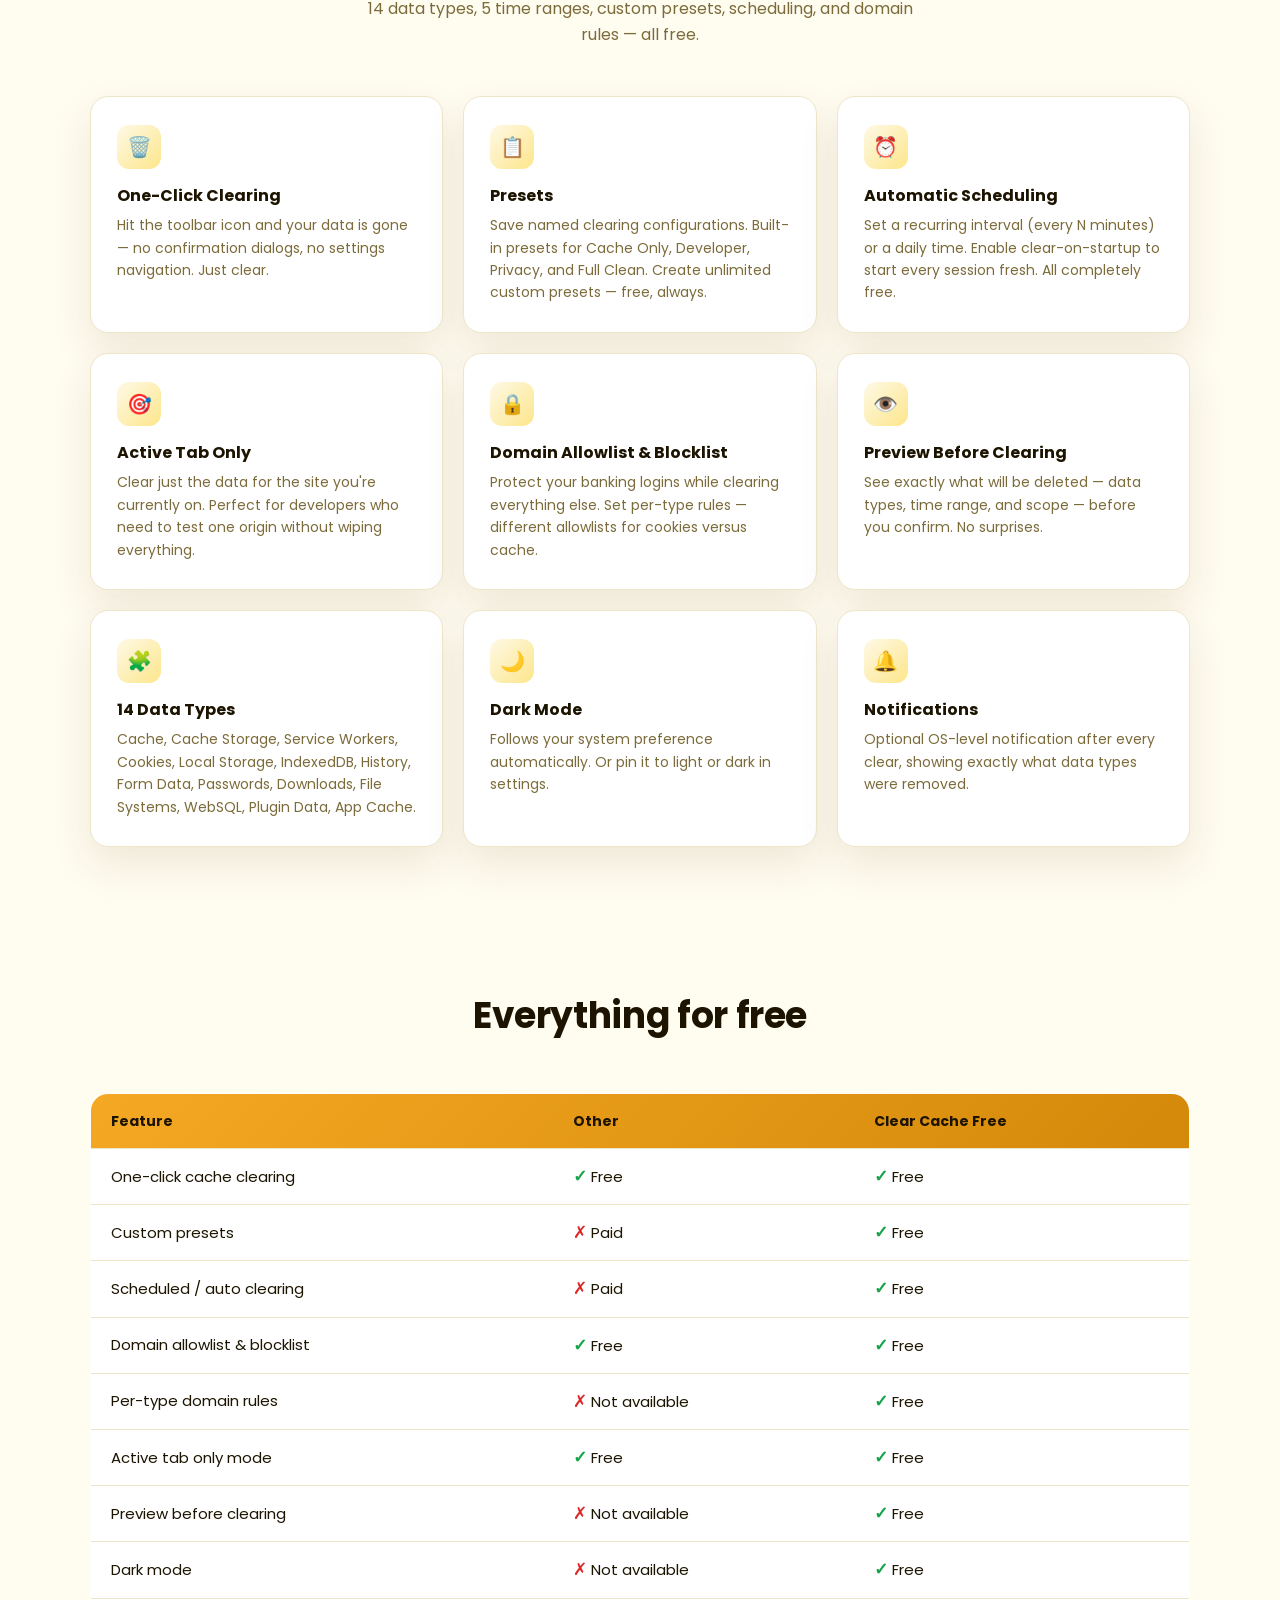
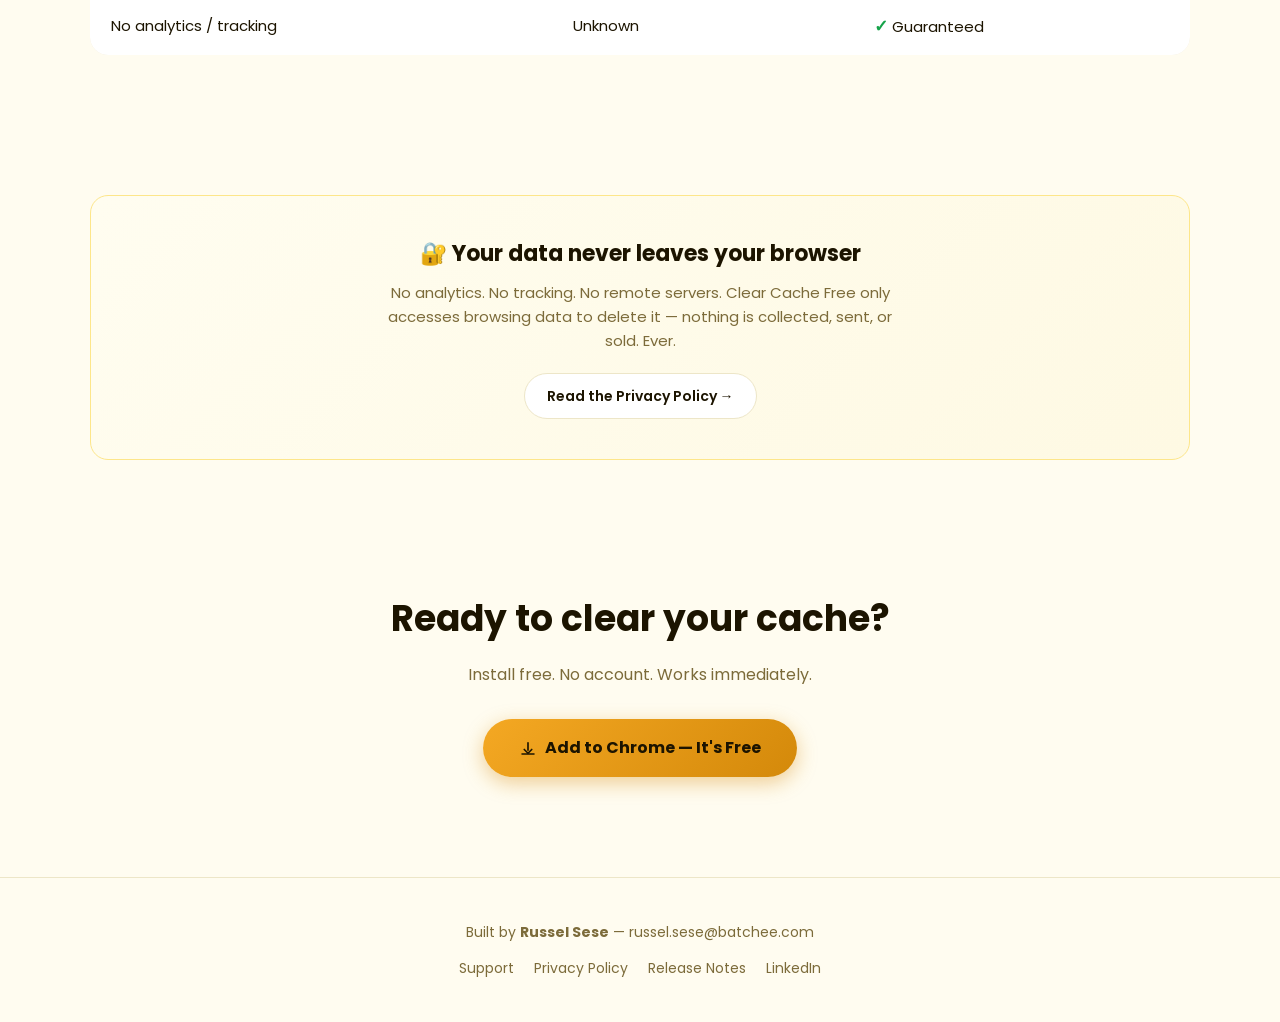
==== commit 2f2f50cb: "removed open source" ====
--- a/index.html
+++ b/index.html
@@ -38,7 +38,7 @@
       <a href="support.html">Support</a>
       <a href="privacy.html">Privacy</a>
       <a href="release-notes.html">Release Notes</a>
-      <a href="#install" class="btn-primary hide-mobile" style="font-size:13px; padding:9px 18px;">
+      <a href="https://chromewebstore.google.com/detail/gigjpdfeopepegblfjcgannakkcmlcch" target="_blank" rel="noopener noreferrer" class="btn-primary hide-mobile" style="font-size:13px; padding:9px 18px;">
         <svg viewBox="0 0 24 24" fill="none" stroke="currentColor" stroke-width="2.2" stroke-linecap="round" stroke-linejoin="round"><path d="M12 5v10M7 14l5 5 5-5"/><rect x="3" y="19" width="18" height="2" rx="1" fill="currentColor" stroke="none"/></svg>
         Add to Chrome
       </a>
@@ -53,13 +53,13 @@
     <h1>Clear Cache in Chrome<br>with <span>One Click</span></h1>
     <p class="hero-sub">Free presets, scheduling, and domain rules. Clear cache, cookies, history, and more — no paywall, no limits, forever free.</p>
     <div class="hero-cta" id="install">
-      <a href="#" class="btn-primary">
+      <a href="https://chromewebstore.google.com/detail/gigjpdfeopepegblfjcgannakkcmlcch" target="_blank" rel="noopener noreferrer" class="btn-primary">
         <svg viewBox="0 0 24 24" fill="none" stroke="currentColor" stroke-width="2.2" stroke-linecap="round" stroke-linejoin="round"><path d="M12 5v10M7 14l5 5 5-5"/><rect x="3" y="19" width="18" height="2" rx="1" fill="currentColor" stroke="none"/></svg>
         Add to Chrome — It's Free
       </a>
       <a href="#features" class="btn-ghost">See Features</a>
     </div>
-    <p class="hero-note">Works on Chrome · No account required · Open source</p>
+    <p class="hero-note">Works on Chrome · No account required</p>
   </div>
 </section>
 
@@ -343,7 +343,7 @@
   <div class="wrap">
     <h2 style="font-size:clamp(22px,3vw,36px); font-weight:700; margin-bottom:14px;">Ready to clear your cache?</h2>
     <p style="color:var(--muted); margin-bottom:32px; font-size:16px;">Install free. No account. Works immediately.</p>
-    <a href="#" class="btn-primary" style="font-size:16px; padding:16px 36px;">
+    <a href="https://chromewebstore.google.com/detail/gigjpdfeopepegblfjcgannakkcmlcch" target="_blank" rel="noopener noreferrer" class="btn-primary" style="font-size:16px; padding:16px 36px;">
       <svg viewBox="0 0 24 24" fill="none" stroke="currentColor" stroke-width="2.2" stroke-linecap="round" stroke-linejoin="round"><path d="M12 5v10M7 14l5 5 5-5"/><rect x="3" y="19" width="18" height="2" rx="1" fill="currentColor" stroke="none"/></svg>
       Add to Chrome — It's Free
     </a>
